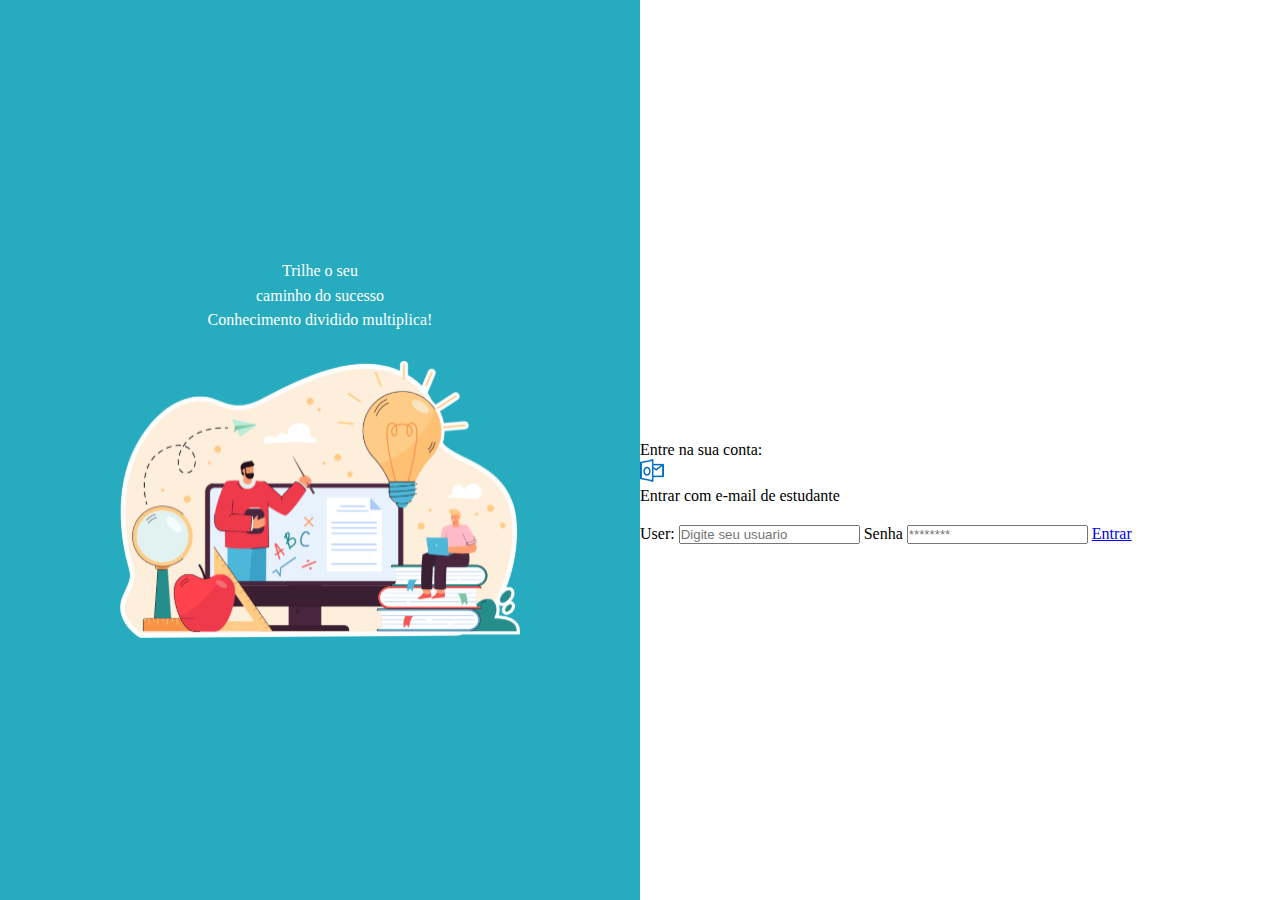
==== index.html @ 63710ca0 "feat: criacao estrutura base do projeto" ====
<!DOCTYPE html>
<html lang="pt-br">

<head>
    <meta charset="UTF-8">
    <meta name="viewport" content="width=device-width, initial-scale=1.0">
    <link rel="shortcut icon" href="./public/logo.svg" type="image/x-icon">
    <link rel="stylesheet" href="style.css">
    <title>Login</title>
</head>

<body>
    <section class="section-chamativa">
        <div class="title">
            <p>Trilhe o seu</p>
            <p>caminho do sucesso </p>
            <p>Conhecimento dividido multiplica!</p>
        </div>
        <img class="imagem_fundo" src="./public/imagem_fundo.svg" alt="imagem de curso">
    </section>
    <section class="login">
        <img src="./public/logo.svg" alt="Logo">
        <p>Entre na sua conta:</p>
        <div class="button-outlook">
            <img src="./public/icon_outlook.svg" alt="icone outlook">
            <p>Entrar com e-mail de estudante</p>
        </div>
        <img src="./public/ou_icon.svg" alt="ou">
        <form>
            <label for="user">User:</label>
            <input type="text" placeholder="Digite seu usuario" name="user" id="user" required>
            <label for="senha">Senha</label>
            <input type="senha" placeholder="********" id="senha" name="senha" required>
            <a href="./home.html">Entrar</a>
        </form>
    </section>

</body>

</html>
---- style.css ----
*{
    margin: 0;
    padding: 0;
}
body{
    display: flex;
    align-items: center;
    height: 100vh;
}
.section-chamativa{
    background-color: #27ABBF;
    height: 100%;
    width: 50%;
    display: flex;
    flex-direction: column;
    align-items: center;
    justify-content: center;
    gap: 2rem;
}
.title{
    color: #fff;
    display: flex;
    flex-direction: column;
    align-items: center;
    justify-content: center;
    gap: .4rem;
}
.imagem_fundo{
    width: 25rem;
}
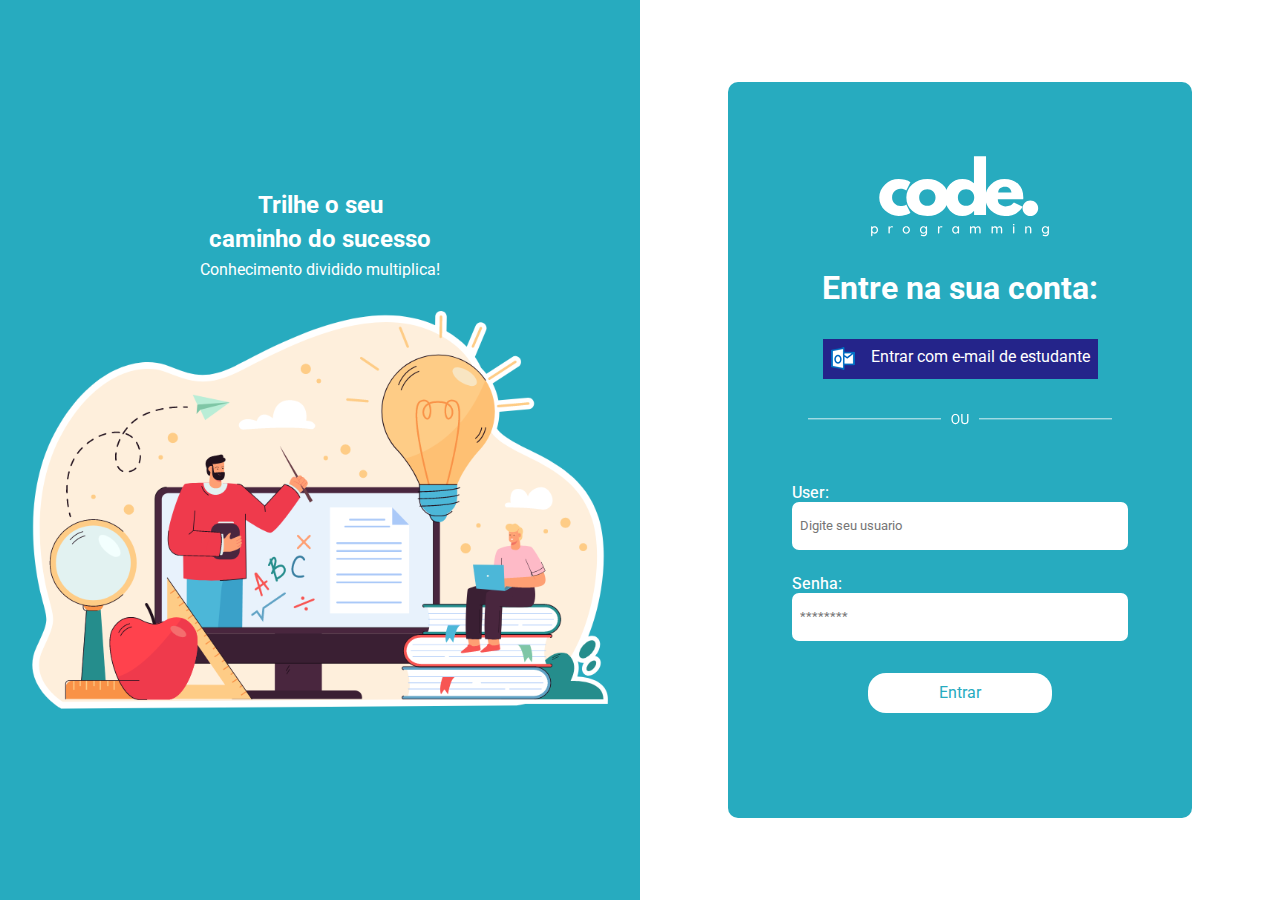
==== commit 3ed94d3d: "feat:criei a section do form para o login" ====
--- a/index.html
+++ b/index.html
@@ -12,26 +12,26 @@
 <body>
     <section class="section-chamativa">
         <div class="title">
-            <p>Trilhe o seu</p>
-            <p>caminho do sucesso </p>
+            <p class="trilhe">Trilhe o seu</p>
+            <p class="caminho">caminho do sucesso </p>
             <p>Conhecimento dividido multiplica!</p>
         </div>
         <img class="imagem_fundo" src="./public/imagem_fundo.svg" alt="imagem de curso">
     </section>
     <section class="login">
         <img src="./public/logo.svg" alt="Logo">
-        <p>Entre na sua conta:</p>
+        <h1>Entre na sua conta:</h1>
         <div class="button-outlook">
             <img src="./public/icon_outlook.svg" alt="icone outlook">
             <p>Entrar com e-mail de estudante</p>
         </div>
         <img src="./public/ou_icon.svg" alt="ou">
-        <form>
+        <form class="form_login">
             <label for="user">User:</label>
             <input type="text" placeholder="Digite seu usuario" name="user" id="user" required>
-            <label for="senha">Senha</label>
-            <input type="senha" placeholder="********" id="senha" name="senha" required>
-            <a href="./home.html">Entrar</a>
+            <label for="senha">Senha:</label>
+            <input type="password" placeholder="********" id="senha" name="senha" required>
+            <a class="button_entrar" href="./home.html">Entrar</a>
         </form>
     </section>
 
--- a/style.css
+++ b/style.css
@@ -1,6 +1,8 @@
+@import url('https://fonts.googleapis.com/css2?family=Acme&family=Roboto:wght@300&display=swap');
 *{
     margin: 0;
     padding: 0;
+    font-family: 'roboto';
 }
 body{
     display: flex;
@@ -17,6 +19,12 @@
     justify-content: center;
     gap: 2rem;
 }
+
+.trilhe,
+.caminho{
+    font-size: 1.5rem;
+    font-weight: bold;
+}
 .title{
     color: #fff;
     display: flex;
@@ -26,5 +34,76 @@
     gap: .4rem;
 }
 .imagem_fundo{
-    width: 25rem;
+    width: 90%;
+}
+
+.login{
+    border-radius: 10px;
+    padding: .5rem;
+    width: 35%;
+    height: 80%;
+    margin: 0 auto;
+    background-color: #27ABBF;
+
+    display: flex;
+    flex-direction: column;
+    align-items: center;
+    justify-content: center;
+
+    gap: 2rem;
+}
+
+h1{
+    color: #fff;
+}
+
+.button-outlook{
+    background-color: rgb(36, 36, 138);
+    text-align: center;
+    color: #fff;
+    display: flex;
+    gap: 1rem;
+    padding: .5rem;
+    cursor: pointer;
+}
+
+.form_login{
+    display: flex;
+    flex-direction: column;
+    width: 75%;
+
+}
+label{
+    color: #fff;
+    margin-top: 1.5rem;
+    font-weight: 450;
+}
+input{
+    height: 3rem;
+    border:  none;
+    padding: 0 .5rem;
+    border-radius: 7px;
+}
+
+.button_entrar{
+    margin: 2rem auto;
+    display: flex;
+
+    color: #27ABBF;
+    text-decoration: none;
+    text-align: center;
+
+    align-items: center;
+    justify-content: center;
+
+    width: 55%;
+    height: 2.5rem;
+    background-color: #fff;
+    border-radius: 18px;
+}
+
+.button_entrar:hover{
+    transition:.4s;
+    color: #fff;
+    background-color: #a0a0a0;
 }